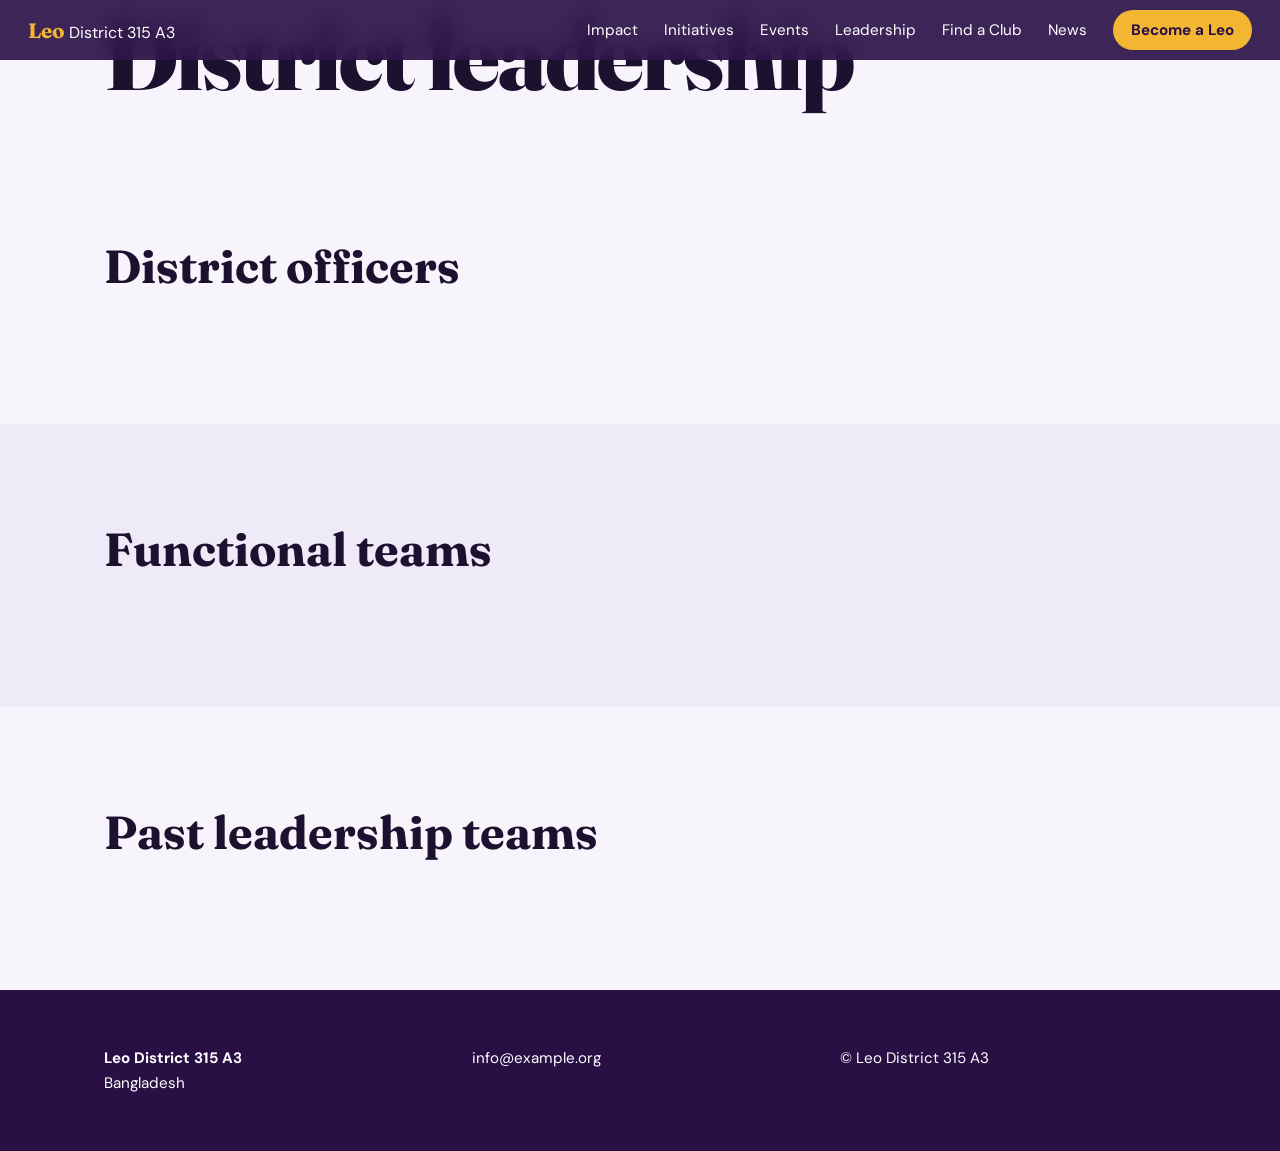
==== leadership.html @ df8d58e5 "Add files via upload" ====
<!DOCTYPE html>
<html lang="en">
<head>
<meta charset="utf-8">
<meta name="viewport" content="width=device-width, initial-scale=1">
<title>District Leadership | Leo District 315 A3</title>
<link rel="preconnect" href="https://fonts.googleapis.com">
<link rel="preconnect" href="https://fonts.gstatic.com" crossorigin>
<link href="https://fonts.googleapis.com/css2?family=DM+Sans:wght@400;500;700&family=Fraunces:opsz,wght@9..144,600;9..144,800&display=swap" rel="stylesheet">
<link rel="stylesheet" href="assets/css/style.css">
<link rel="stylesheet" href="assets/css/leadership.css">
</head>
<body>
<header class="nav solid" id="nav">
  <a class="brand" href="index.html"><b>Leo</b> District 315 A3</a>
  <button class="burger" id="burger" aria-label="Menu" aria-expanded="false"><span></span><span></span></button>
  <nav id="menu">
    <a href="index.html#impact">Impact</a><a href="index.html#initiatives">Initiatives</a><a href="index.html#events">Events</a>
    <a href="leadership.html">Leadership</a><a href="index.html#clubs">Find a Club</a><a href="index.html#news">News</a>
    <a class="pill" href="index.html#clubs">Become a Leo</a>
  </nav>
</header>
<main>
  <section class="page-head">
    <div class="wrap">
      <h1>District leadership</h1>
      <p class="lede" id="termLine"></p>
    </div>
  </section>
  <section class="sec"><div class="wrap">
    <h2>District officers</h2>
    <div class="people big" id="officers"></div>
  </div></section>
  <section class="sec tint"><div class="wrap">
    <h2>Functional teams</h2>
    <div id="teams"></div>
  </div></section>
  <section class="sec"><div class="wrap">
    <h2>Past leadership teams</h2>
    <ul class="past" id="past"></ul>
  </div></section>
</main>
<footer>
  <div class="wrap foot">
    <div><b>Leo District 315 A3</b><br>Bangladesh</div>
    <div><a href="mailto:info@example.org">info@example.org</a></div>
    <div>&copy; <span id="yr"></span> Leo District 315 A3</div>
  </div>
</footer>
<script src="assets/js/leadership-data.js"></script>
<script src="assets/js/leadership.js"></script>
</body>
</html>
---- assets/css/style.css ----
:root{--plum:#2a0f45;--violet:#6a2fb5;--gold:#f2b632;--ink:#1c1230;--bg:#f7f5fb;--mut:#6a6283;--line:#e1dcee}
*{box-sizing:border-box;margin:0;padding:0}
html{scroll-behavior:smooth}
body{font-family:'DM Sans',system-ui,sans-serif;color:var(--ink);background:var(--bg);line-height:1.6;-webkit-font-smoothing:antialiased}
a{color:inherit;text-decoration:none}
:focus-visible{outline:3px solid var(--gold);outline-offset:3px}
.wrap{max-width:1120px;margin:0 auto;padding:0 24px}
h1,h2,h3{font-family:'Fraunces',Georgia,serif;line-height:1.1}
h2{font-size:clamp(2rem,4vw,2.9rem);margin-bottom:2rem}

/* Nav */
.nav{position:fixed;inset:0 0 auto;z-index:50;display:flex;justify-content:space-between;align-items:center;padding:16px 28px;color:#fff;transition:.35s}
.nav.solid{background:rgba(42,15,69,.9);backdrop-filter:blur(12px);padding:10px 28px}
.brand b{color:var(--gold);font-family:'Fraunces',serif;font-size:1.3rem}
.nav nav{display:flex;gap:26px;align-items:center;font-size:.95rem}
.nav nav a:not(.pill){position:relative}
.nav nav a:not(.pill)::after{content:"";position:absolute;left:0;bottom:-4px;height:2px;width:100%;background:var(--gold);transform:scaleX(0);transform-origin:left;transition:.3s}
.nav nav a:hover::after{transform:scaleX(1)}
.pill{background:var(--gold);color:var(--plum);padding:8px 18px;border-radius:99px;font-weight:700;transition:.25s}
.pill:hover{transform:translateY(-2px)}
.burger{display:none;background:none;border:0;width:32px;height:24px;position:relative;cursor:pointer}
.burger span{position:absolute;left:4px;right:4px;height:2px;background:#fff;transition:.3s}
.burger span:first-child{top:7px}.burger span:last-child{top:15px}
.nav.open .burger span:first-child{top:11px;transform:rotate(45deg)}
.nav.open .burger span:last-child{top:11px;transform:rotate(-45deg)}

/* Hero */
.hero{position:relative;min-height:100svh;display:flex;align-items:center;color:#fff;background:var(--plum);overflow:hidden}
.hero-bg{position:absolute;inset:0;background:linear-gradient(115deg,rgba(42,15,69,.94) 35%,rgba(42,15,69,.55)),url(../img/hero.jpg) center/cover}
.blob{position:absolute;border-radius:50%;filter:blur(70px);opacity:.55;animation:drift 14s ease-in-out infinite alternate}
.b1{width:420px;height:420px;background:var(--violet);top:-80px;right:10%}
.b2{width:320px;height:320px;background:#b3801a;bottom:-60px;left:30%;animation-delay:-6s}
@keyframes drift{to{transform:translate(60px,40px) scale(1.15)}}
.hero-grid{position:relative;display:grid;grid-template-columns:1.3fr 1fr;gap:40px;align-items:center;padding-top:90px}
h1{font-size:clamp(3rem,8vw,6.2rem);font-weight:800;letter-spacing:-.02em}
.ln{display:block;overflow:hidden;padding-bottom:.08em}
.ln i{display:block;font-style:normal;transform:translateY(110%);animation:rise 1s cubic-bezier(.2,.8,.2,1) forwards}
.ln:nth-child(2) i{animation-delay:.18s;color:var(--gold)}
@keyframes rise{to{transform:none}}
.lede{max-width:34ch;font-size:1.25rem;margin:1.6rem 0 2rem;opacity:0;animation:fade .9s .6s forwards}
.cta{display:flex;gap:14px;flex-wrap:wrap;opacity:0;animation:fade .9s .8s forwards}
@keyframes fade{to{opacity:1}}
.btn{padding:14px 28px;border-radius:99px;font-weight:700;transition:.25s;border:2px solid var(--gold)}
.btn.gold{background:var(--gold);color:var(--plum)}
.btn.ghost{color:#fff}
.btn:hover{transform:translateY(-3px);box-shadow:0 10px 30px rgba(242,182,50,.3)}
.btn.ghost:hover{background:var(--gold);color:var(--plum)}
.seal{position:relative;aspect-ratio:1;max-width:380px;justify-self:center;width:100%;display:grid;place-items:center}
.orbit{position:absolute;inset:0;border:1px dashed rgba(242,182,50,.5);border-radius:50%;animation:spin 24s linear infinite}
.orbit.o2{inset:12%;animation-duration:16s;animation-direction:reverse;border-color:rgba(255,255,255,.3)}
.orbit span{position:absolute;top:-7px;left:50%;width:14px;height:14px;border-radius:50%;background:var(--gold);box-shadow:0 0 20px var(--gold)}
@keyframes spin{to{transform:rotate(360deg)}}
.core{text-align:center;display:grid;gap:4px;padding:0 14%}
.core strong{font-family:'Fraunces',serif;font-size:clamp(2.6rem,6vw,4rem);color:var(--gold)}
.core small{font-size:.78rem;opacity:.8}
.scroll{position:absolute;bottom:26px;left:50%;width:24px;height:40px;border:2px solid rgba(255,255,255,.6);border-radius:14px}
.scroll::after{content:"";position:absolute;left:50%;top:8px;width:4px;height:8px;margin-left:-2px;border-radius:2px;background:var(--gold);animation:dot 1.6s infinite}
@keyframes dot{60%{transform:translateY(14px);opacity:0}}

/* Stats */
.stats{background:var(--plum);color:#fff;padding:96px 0 72px}
.stats h2{color:var(--gold)}
.stat-row{display:grid;grid-template-columns:repeat(5,1fr)}
.stat{padding:8px 20px;border-left:1px solid rgba(255,255,255,.2)}
.stat strong{display:block;font-family:'Fraunces',serif;font-size:clamp(2rem,4vw,3.2rem);line-height:1.1}
.stat span{opacity:.8}
.note{margin-top:28px;font-size:.85rem;opacity:.6}

/* Sections */
.sec{padding:100px 0}.tint{background:#efeaf8}
.init{display:grid;grid-template-columns:1fr 1fr;gap:48px;align-items:center;margin-bottom:72px;opacity:0;transform:translateY(40px);transition:1s cubic-bezier(.2,.8,.2,1)}
.init.in{opacity:1;transform:none}
.init.flip .ph{order:2}
.ph{aspect-ratio:4/3;border-radius:6px 60px 6px 60px;background:linear-gradient(135deg,var(--violet),var(--plum)) center/cover;overflow:hidden;transition:.5s}
.init:hover .ph{border-radius:60px 6px 60px 6px}
.init h3{font-size:2rem;margin-bottom:12px}
.init p{color:var(--mut);max-width:42ch}
.res{display:inline-block;margin-top:18px;padding:6px 16px;background:var(--gold);color:var(--plum);font-weight:700;border-radius:99px}

.events{list-style:none}
.events a{display:grid;grid-template-columns:96px 1fr 30px;gap:24px;align-items:center;padding:22px 12px;border-top:1px solid var(--line);transition:.3s}
.events li:last-child a{border-bottom:1px solid var(--line)}
.events a:hover{background:#fff;padding-left:28px}
.events time{display:grid;text-align:center;font-size:.85rem;color:var(--mut)}
.events time b{font-family:'Fraunces',serif;font-size:2.4rem;color:var(--violet);line-height:1}
.events h3{font-size:1.4rem}.events span{color:var(--mut)}
.arr{width:14px;height:14px;border:solid var(--violet);border-width:3px 3px 0 0;transform:rotate(45deg);transition:.3s}
.events a:hover .arr{transform:rotate(45deg) translate(4px,-4px)}

.search{display:grid;gap:16px;margin-bottom:32px}
#q{width:100%;padding:18px 24px;font:inherit;font-size:1.1rem;border:2px solid var(--line);border-radius:99px;background:#fff;transition:.25s}
#q:focus{outline:none;border-color:var(--violet);box-shadow:0 0 0 5px rgba(106,47,181,.15)}
.chips{display:flex;flex-wrap:wrap;gap:10px}
.chip{font:inherit;padding:7px 16px;border-radius:99px;border:1px solid var(--line);background:#fff;cursor:pointer;transition:.2s}
.chip.on,.chip:hover{background:var(--violet);color:#fff;border-color:var(--violet)}
.clubs{display:grid;grid-template-columns:repeat(auto-fill,minmax(250px,1fr));gap:20px}
.club{background:#fff;border-left:5px solid var(--gold);padding:22px;transition:.3s;animation:fade .5s both}
.club:hover{transform:translateY(-6px);box-shadow:0 14px 34px rgba(42,15,69,.14)}
.club h3{font-size:1.2rem;margin:10px 0}.club p{color:var(--mut);font-size:.95rem}
.badge{font-size:.8rem;font-weight:700;color:var(--violet)}
.empty{grid-column:1/-1;color:var(--mut)}

.news{display:grid;grid-template-columns:repeat(3,1fr);gap:36px}
.news article{border-top:3px solid var(--violet);padding-top:16px}
.news time{font-size:.85rem;color:var(--mut)}
.news h3{font-size:1.35rem;margin:8px 0}.news p{color:var(--mut)}

footer{background:var(--plum);color:#fff;padding:56px 0;font-size:.95rem}
.foot{display:grid;grid-template-columns:repeat(3,1fr);gap:32px}
footer a:hover{color:var(--gold)}

@media(max-width:860px){
  .hero-grid,.init{grid-template-columns:1fr}.seal{max-width:240px}.init.flip .ph{order:0}
  .stat-row{grid-template-columns:repeat(2,1fr);row-gap:28px}.news,.foot{grid-template-columns:1fr}
  .burger{display:block}
  .nav nav{position:absolute;top:100%;left:0;right:0;flex-direction:column;background:var(--plum);padding:20px;display:none}
  .nav.open nav{display:flex}.nav.open{background:var(--plum)}
}
@media(prefers-reduced-motion:reduce){*{animation-duration:.01ms!important;animation-delay:0s!important;transition:none!important}.init{opacity:1;transform:none}}
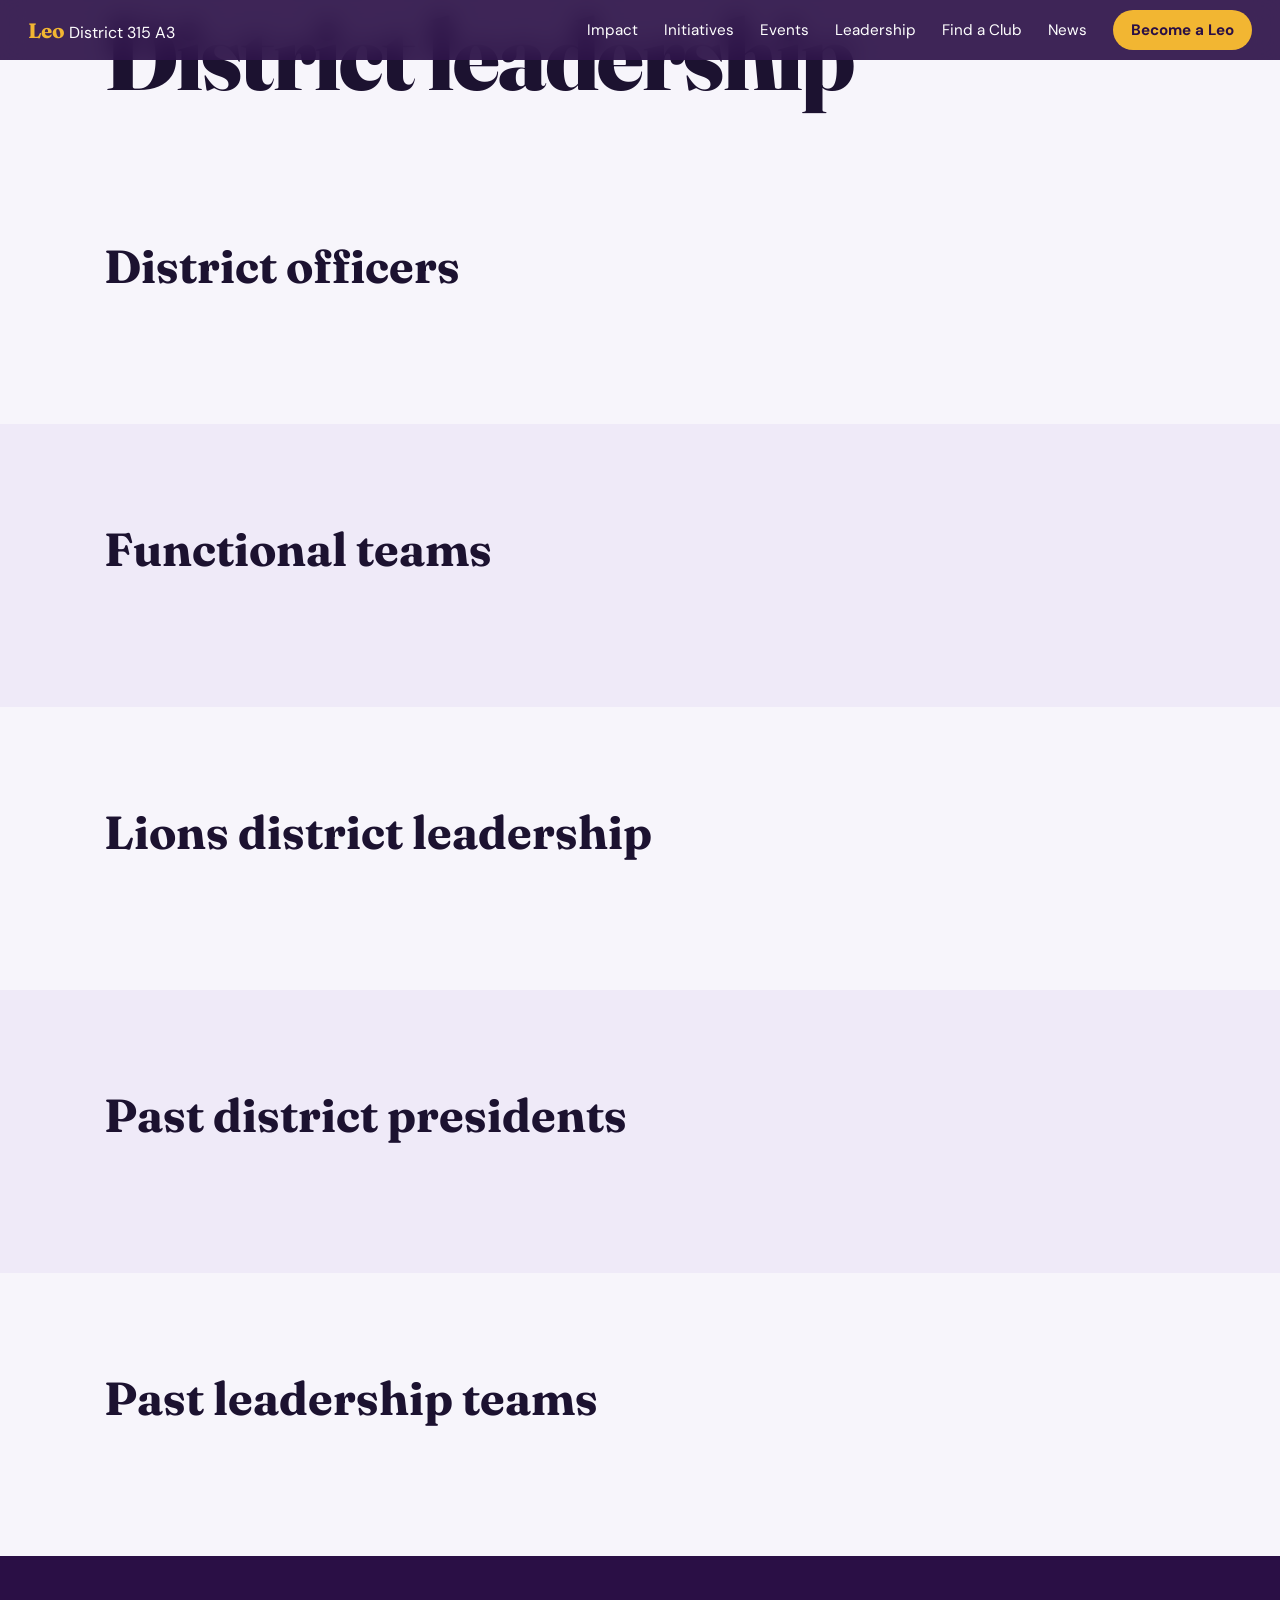
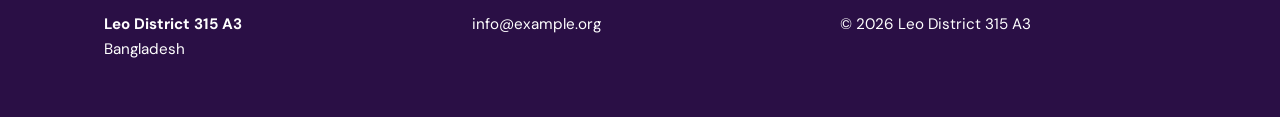
==== commit e6233b4e: "Update leadership.html" ====
--- a/leadership.html
+++ b/leadership.html
@@ -36,6 +36,14 @@
     <div id="teams"></div>
   </div></section>
   <section class="sec"><div class="wrap">
+    <h2>Lions district leadership</h2>
+    <div class="people big" id="lions"></div>
+  </div></section>
+  <section class="sec tint"><div class="wrap">
+    <h2>Past district presidents</h2>
+    <ul class="past" id="presidents"></ul>
+  </div></section>
+  <section class="sec"><div class="wrap">
     <h2>Past leadership teams</h2>
     <ul class="past" id="past"></ul>
   </div></section>
--- a/assets/css/leadership.css
+++ b/assets/css/leadership.css
@@ -0,0 +1,13 @@
+.msgs{display:grid;grid-template-columns:1fr 1fr;gap:64px}
+.msg .pic{width:170px;aspect-ratio:4/5;border-radius:999px 999px 10px 10px;overflow:hidden;position:relative;background:linear-gradient(160deg,var(--violet),var(--plum));display:grid;place-items:center;margin-bottom:20px}
+.msg .pic span{font-family:'Fraunces',serif;font-size:3rem;color:var(--gold)}
+.msg .pic img{position:absolute;inset:0;width:100%;height:100%;object-fit:cover}
+.msg h3{font-size:1.7rem}
+.msg .role{color:var(--violet);font-weight:700;margin-bottom:16px}
+.msg p{color:var(--ink);max-width:60ch;margin-bottom:12px}
+.msg .more{display:grid;grid-template-rows:0fr;transition:grid-template-rows .5s cubic-bezier(.2,.8,.2,1)}
+.msg .more>div{overflow:hidden}
+.msg .more.open{grid-template-rows:1fr}
+.toggle{font:inherit;font-weight:700;color:var(--violet);background:none;border:0;border-bottom:2px solid var(--gold);padding:2px 0;cursor:pointer;transition:.2s}
+.toggle:hover{color:var(--plum);border-color:var(--violet)}
+@media(max-width:860px){.msgs{grid-template-columns:1fr;gap:56px}}
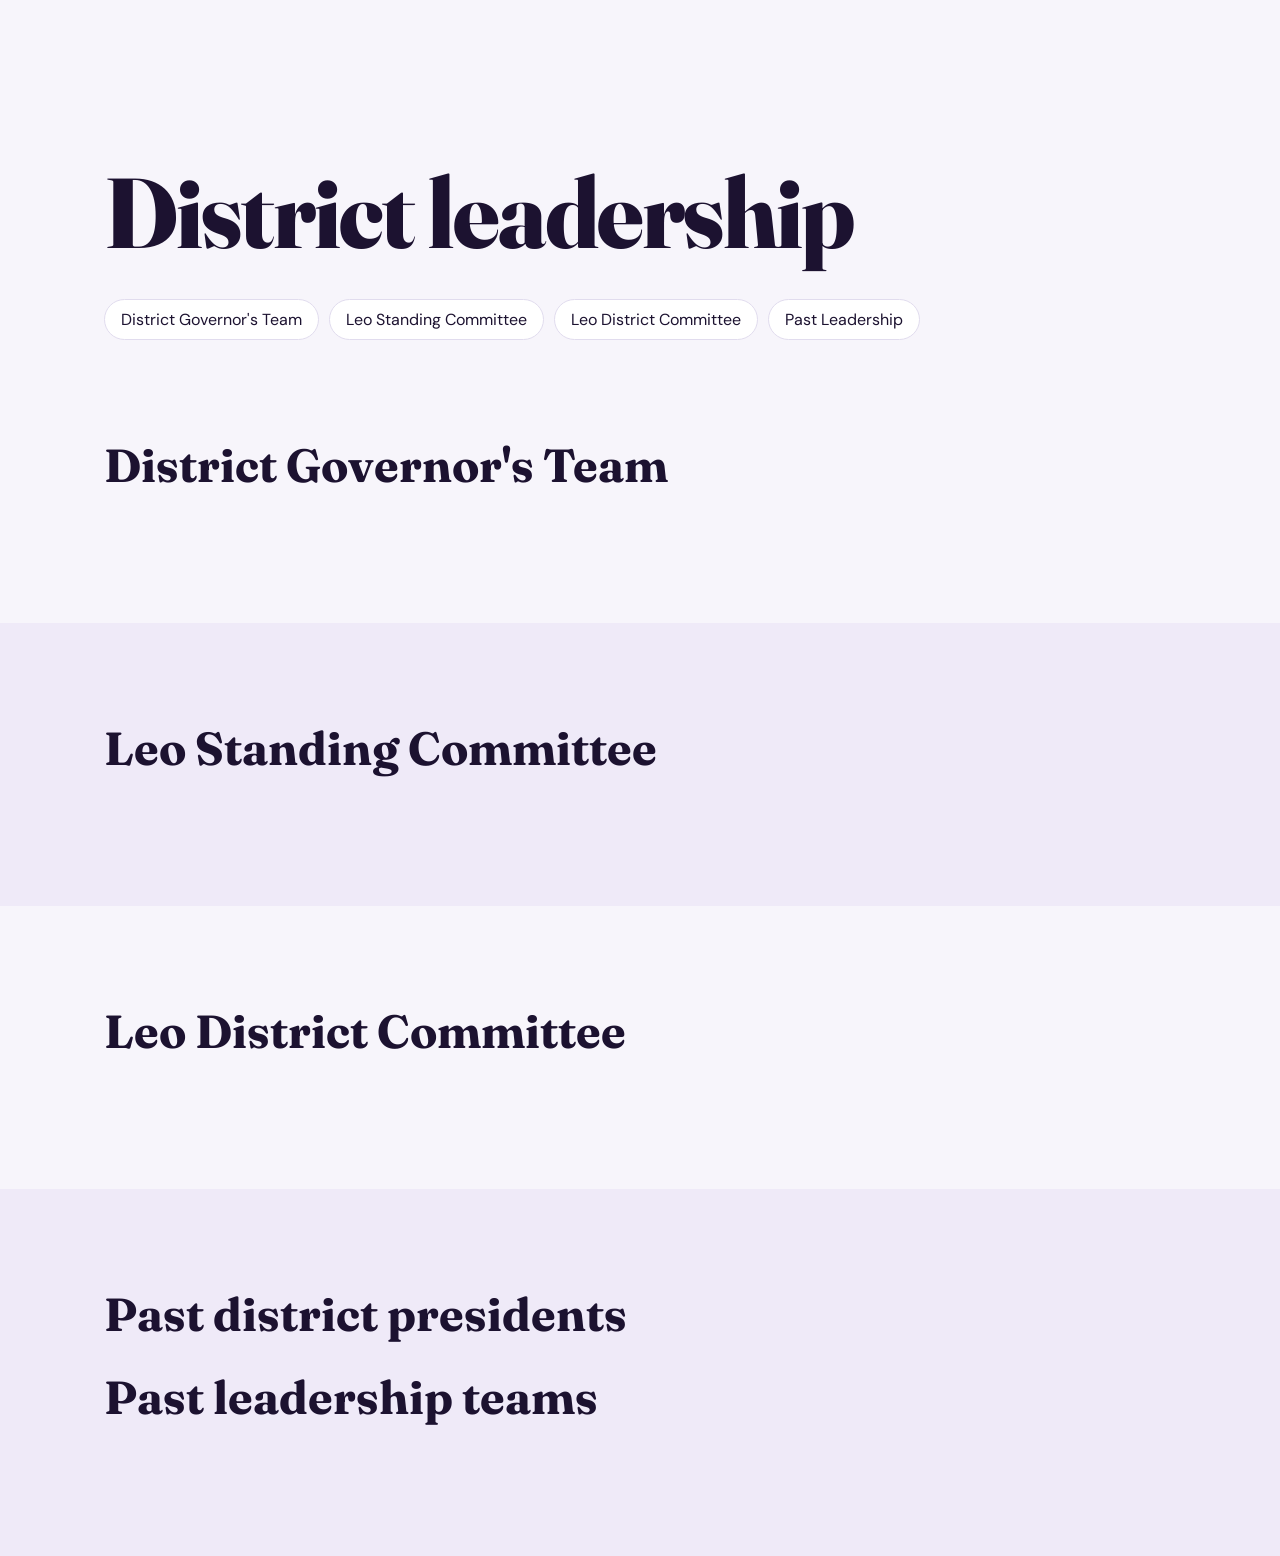
==== commit f3615cd7: "Add files via upload" ====
--- a/leadership.html
+++ b/leadership.html
@@ -4,58 +4,43 @@
 <meta charset="utf-8">
 <meta name="viewport" content="width=device-width, initial-scale=1">
 <title>District Leadership | Leo District 315 A3</title>
+<meta name="description" content="Meet the Lions District Governor's team, the Leo Standing Committee and the Leo District Committee.">
+<meta property="og:title" content="District Leadership | Leo District 315 A3">
+<meta property="og:description" content="Meet the Lions District Governor's team, the Leo Standing Committee and the Leo District Committee.">
+<meta property="og:image" content="https://leo315a3.vercel.app/assets/img/hero.jpg">
+<link rel="icon" href="assets/img/logos/leo.svg">
 <link rel="preconnect" href="https://fonts.googleapis.com">
 <link rel="preconnect" href="https://fonts.gstatic.com" crossorigin>
 <link href="https://fonts.googleapis.com/css2?family=DM+Sans:wght@400;500;700&family=Fraunces:opsz,wght@9..144,600;9..144,800&display=swap" rel="stylesheet">
 <link rel="stylesheet" href="assets/css/style.css">
-<link rel="stylesheet" href="assets/css/leadership.css">
 </head>
-<body>
-<header class="nav solid" id="nav">
-  <a class="brand" href="index.html"><b>Leo</b> District 315 A3</a>
-  <button class="burger" id="burger" aria-label="Menu" aria-expanded="false"><span></span><span></span></button>
-  <nav id="menu">
-    <a href="index.html#impact">Impact</a><a href="index.html#initiatives">Initiatives</a><a href="index.html#events">Events</a>
-    <a href="leadership.html">Leadership</a><a href="index.html#clubs">Find a Club</a><a href="index.html#news">News</a>
-    <a class="pill" href="index.html#clubs">Become a Leo</a>
-  </nav>
-</header>
+<body data-page="leadership">
 <main>
-  <section class="page-head">
-    <div class="wrap">
-      <h1>District leadership</h1>
-      <p class="lede" id="termLine"></p>
-    </div>
-  </section>
-  <section class="sec"><div class="wrap">
-    <h2>District officers</h2>
-    <div class="people big" id="officers"></div>
-  </div></section>
-  <section class="sec tint"><div class="wrap">
-    <h2>Functional teams</h2>
-    <div id="teams"></div>
-  </div></section>
-  <section class="sec"><div class="wrap">
-    <h2>Lions district leadership</h2>
-    <div class="people big" id="lions"></div>
-  </div></section>
-  <section class="sec tint"><div class="wrap">
-    <h2>Past district presidents</h2>
-    <ul class="past" id="presidents"></ul>
-  </div></section>
-  <section class="sec"><div class="wrap">
-    <h2>Past leadership teams</h2>
-    <ul class="past" id="past"></ul>
-  </div></section>
+<section class="page-head"><canvas class="fx"></canvas><div class="wrap">
+  <h1>District leadership</h1>
+  <p class="lede" id="termLine"></p>
+  <div class="chips jump"><a class="chip" href="#dg">District Governor's Team</a><a class="chip" href="#standing">Leo Standing Committee</a><a class="chip" href="#leo">Leo District Committee</a><a class="chip" href="#past">Past Leadership</a></div>
+</div></section>
+<section class="sec" id="dg"><div class="wrap">
+  <h2 class="with-logo"><span id="dgLogo"></span>District Governor's Team</h2>
+  <div id="dgBody"></div>
+</div></section>
+<section class="sec tint" id="standing"><div class="wrap">
+  <h2>Leo Standing Committee</h2>
+  <div id="standingBody"></div>
+</div></section>
+<section class="sec" id="leo"><div class="wrap">
+  <h2 class="with-logo"><span id="leoLogo"></span>Leo District Committee</h2>
+  <div id="leoBody"></div>
+</div></section>
+<section class="sec tint" id="past"><div class="wrap">
+  <h2>Past district presidents</h2>
+  <ul class="past" id="presidents"></ul>
+  <h2 class="gap">Past leadership teams</h2>
+  <ul class="past" id="pastTeams"></ul>
+</div></section>
 </main>
-<footer>
-  <div class="wrap foot">
-    <div><b>Leo District 315 A3</b><br>Bangladesh</div>
-    <div><a href="mailto:info@example.org">info@example.org</a></div>
-    <div>&copy; <span id="yr"></span> Leo District 315 A3</div>
-  </div>
-</footer>
-<script src="assets/js/leadership-data.js"></script>
-<script src="assets/js/leadership.js"></script>
+<script src="assets/js/data.js"></script>
+<script src="assets/js/main.js"></script>
 </body>
 </html>
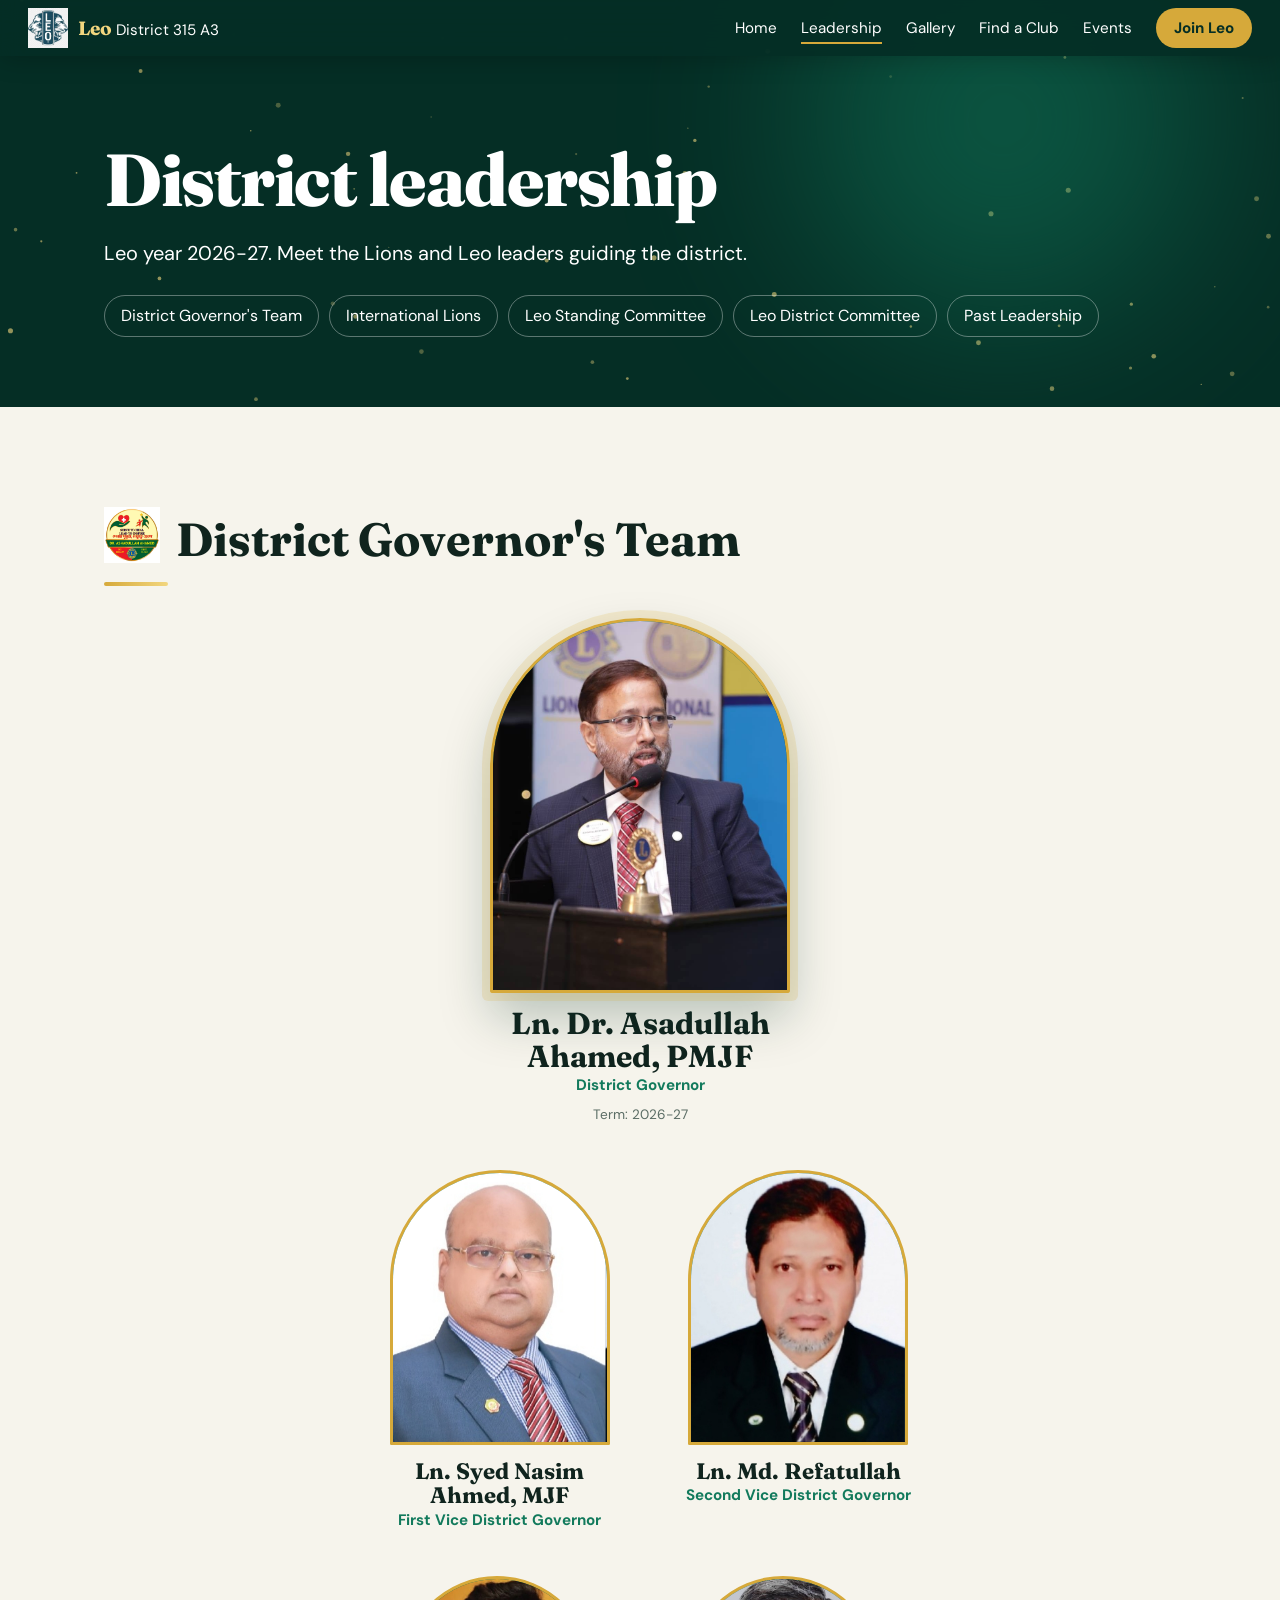
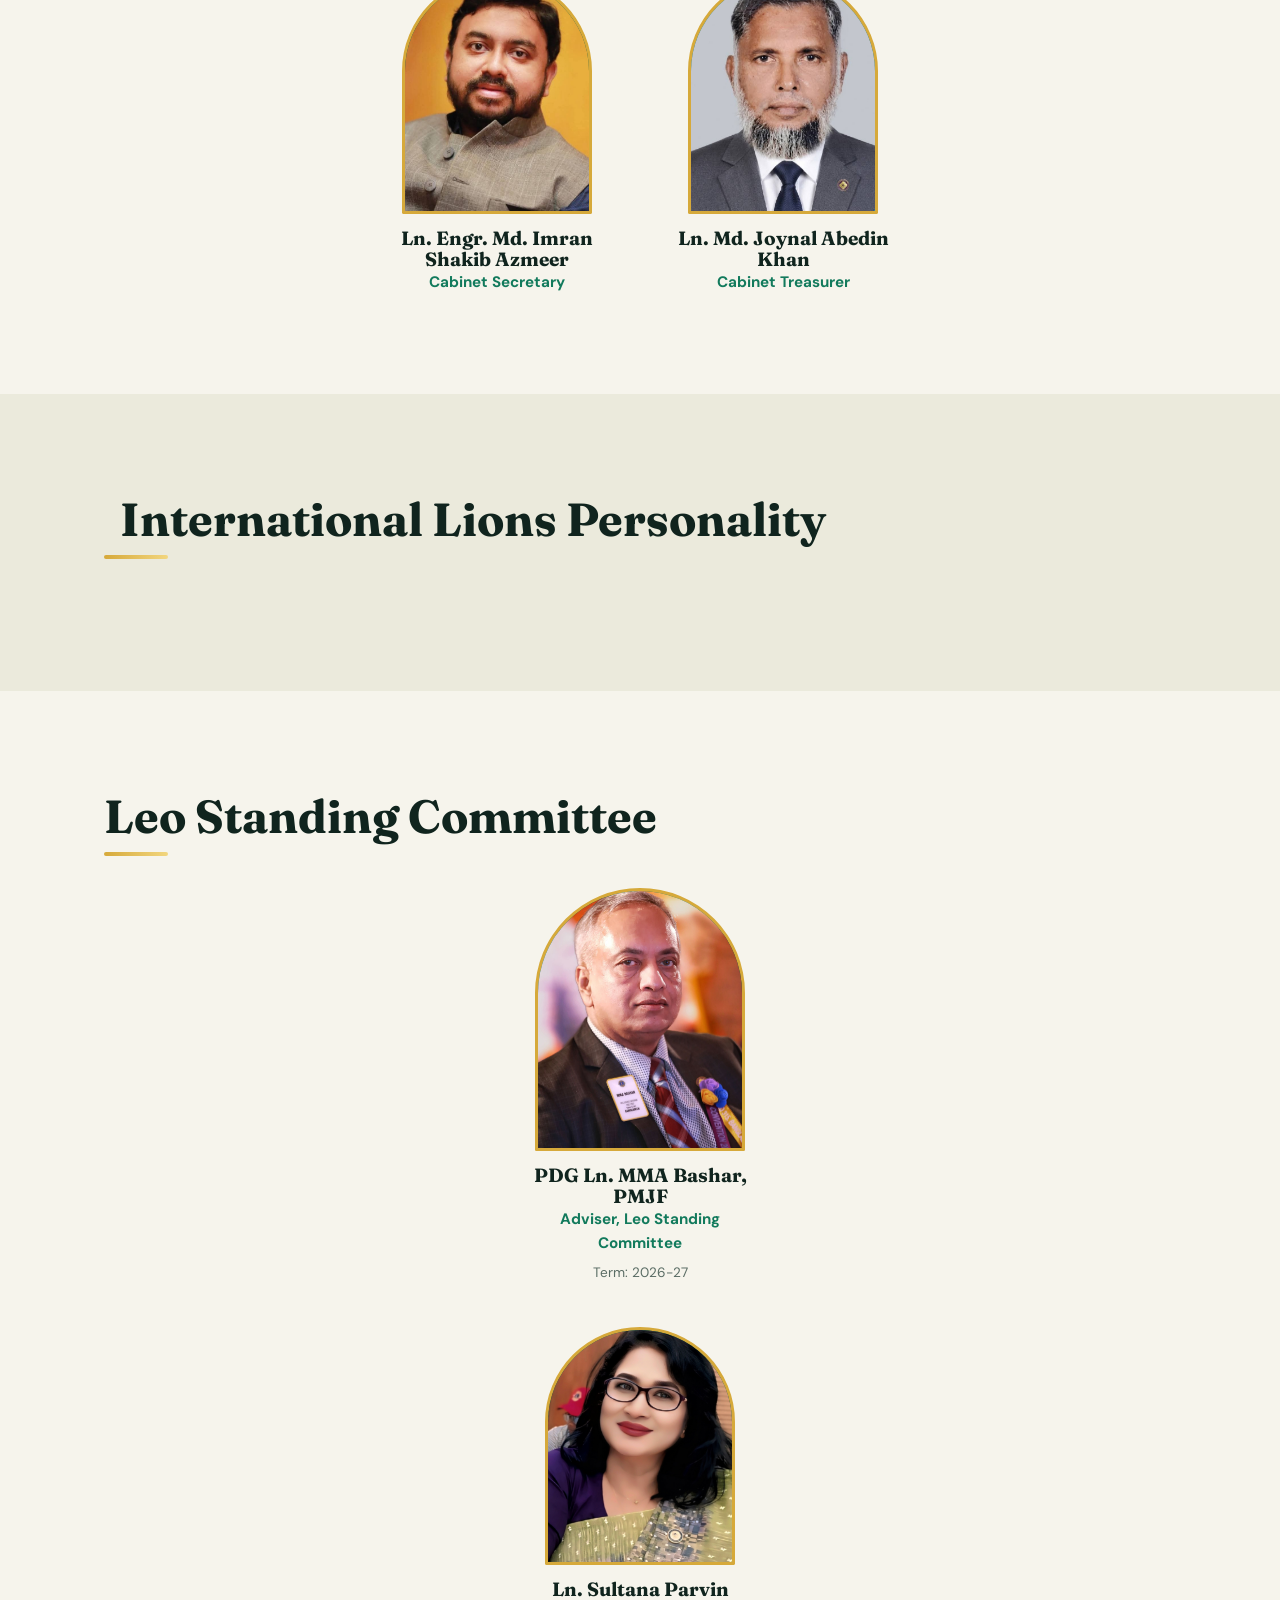
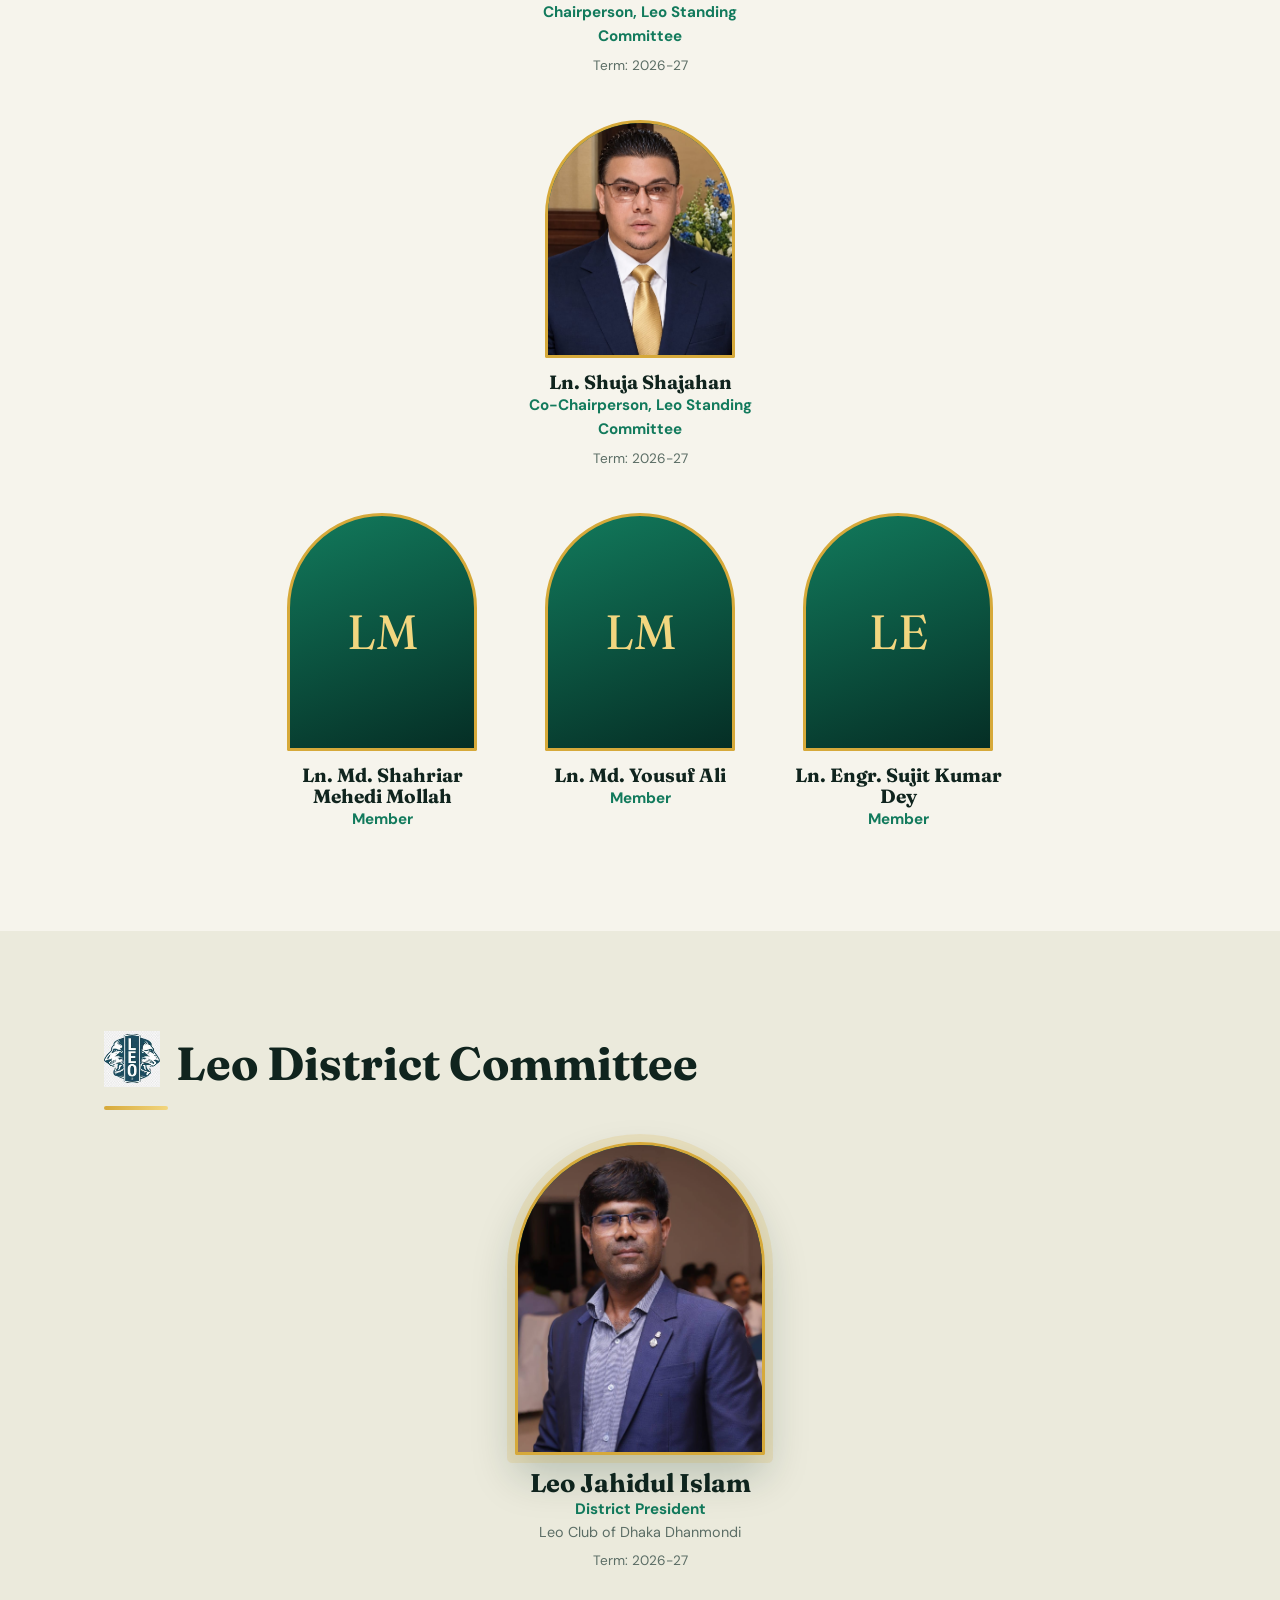
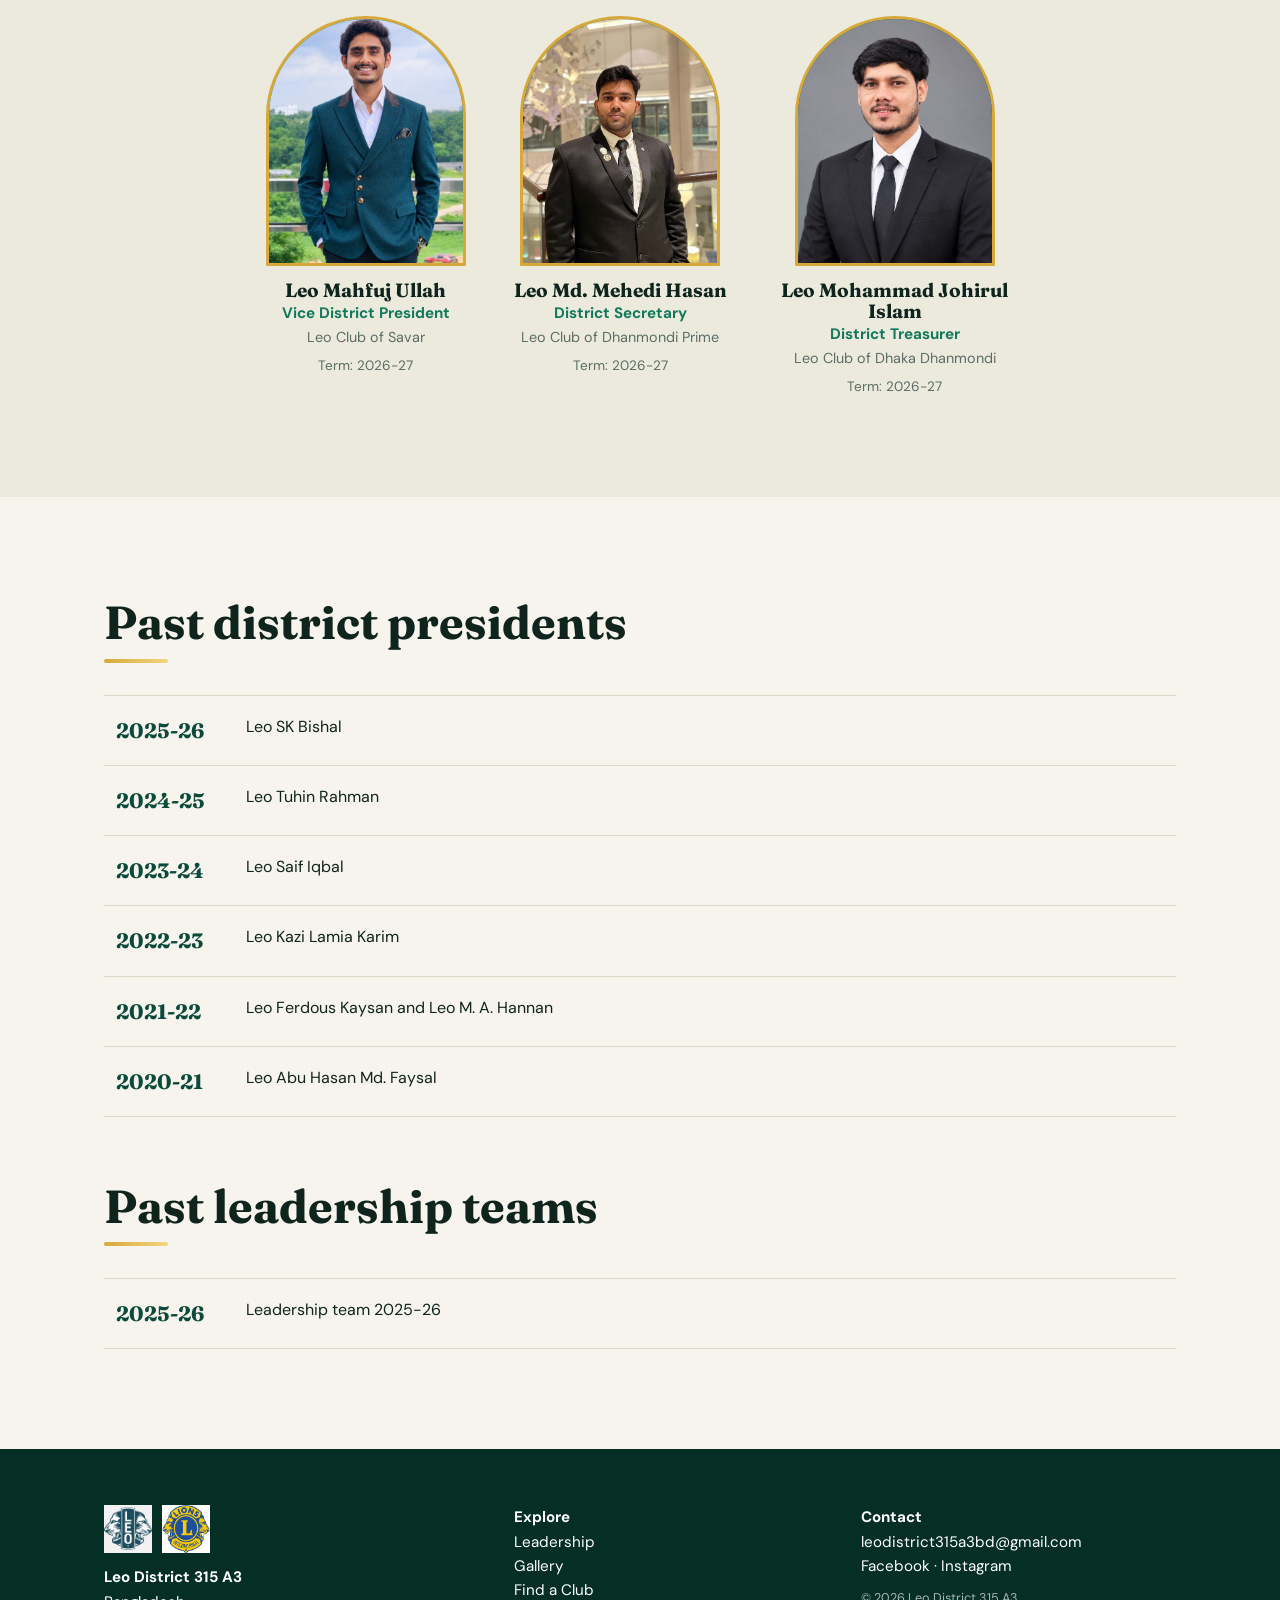
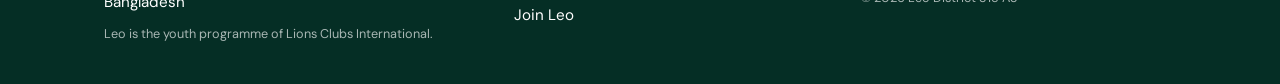
==== commit 02057cd8: "Add files via upload" ====
--- a/leadership.html
+++ b/leadership.html
@@ -19,21 +19,25 @@
 <section class="page-head"><canvas class="fx"></canvas><div class="wrap">
   <h1>District leadership</h1>
   <p class="lede" id="termLine"></p>
-  <div class="chips jump"><a class="chip" href="#dg">District Governor's Team</a><a class="chip" href="#standing">Leo Standing Committee</a><a class="chip" href="#leo">Leo District Committee</a><a class="chip" href="#past">Past Leadership</a></div>
+  <div class="chips jump"><a class="chip" href="#dg">District Governor's Team</a><a class="chip" href="#intl">International Lions</a><a class="chip" href="#standing">Leo Standing Committee</a><a class="chip" href="#leo">Leo District Committee</a><a class="chip" href="#past">Past Leadership</a></div>
 </div></section>
 <section class="sec" id="dg"><div class="wrap">
   <h2 class="with-logo"><span id="dgLogo"></span>District Governor's Team</h2>
   <div id="dgBody"></div>
 </div></section>
-<section class="sec tint" id="standing"><div class="wrap">
+<section class="sec tint" id="intl"><div class="wrap">
+  <h2 class="with-logo"><span id="lionsLogo"></span>International Lions Personality</h2>
+  <div id="intlBody"></div>
+</div></section>
+<section class="sec" id="standing"><div class="wrap">
   <h2>Leo Standing Committee</h2>
   <div id="standingBody"></div>
 </div></section>
-<section class="sec" id="leo"><div class="wrap">
+<section class="sec tint" id="leo"><div class="wrap">
   <h2 class="with-logo"><span id="leoLogo"></span>Leo District Committee</h2>
   <div id="leoBody"></div>
 </div></section>
-<section class="sec tint" id="past"><div class="wrap">
+<section class="sec" id="past"><div class="wrap">
   <h2>Past district presidents</h2>
   <ul class="past" id="presidents"></ul>
   <h2 class="gap">Past leadership teams</h2>
--- a/assets/css/style.css
+++ b/assets/css/style.css
@@ -1,119 +1,290 @@
-:root{--plum:#2a0f45;--violet:#6a2fb5;--gold:#f2b632;--ink:#1c1230;--bg:#f7f5fb;--mut:#6a6283;--line:#e1dcee}
+:root{--green:#0b4a3a;--deep:#052e25;--emerald:#127a5c;--gold:#d6a93a;--gold2:#f2d67f;--ink:#10241e;--bg:#f6f4ec;--tint:#ebeadc;--mut:#5b6d65;--line:#d9d9c8}
 *{box-sizing:border-box;margin:0;padding:0}
 html{scroll-behavior:smooth}
-body{font-family:'DM Sans',system-ui,sans-serif;color:var(--ink);background:var(--bg);line-height:1.6;-webkit-font-smoothing:antialiased}
+body{font-family:'DM Sans',system-ui,sans-serif;color:var(--ink);background:var(--bg);line-height:1.6;-webkit-font-smoothing:antialiased;overflow-x:hidden}
 a{color:inherit;text-decoration:none}
+img{max-width:100%}
 :focus-visible{outline:3px solid var(--gold);outline-offset:3px}
 .wrap{max-width:1120px;margin:0 auto;padding:0 24px}
 h1,h2,h3{font-family:'Fraunces',Georgia,serif;line-height:1.1}
-h2{font-size:clamp(2rem,4vw,2.9rem);margin-bottom:2rem}
-
-/* Nav */
-.nav{position:fixed;inset:0 0 auto;z-index:50;display:flex;justify-content:space-between;align-items:center;padding:16px 28px;color:#fff;transition:.35s}
-.nav.solid{background:rgba(42,15,69,.9);backdrop-filter:blur(12px);padding:10px 28px}
-.brand b{color:var(--gold);font-family:'Fraunces',serif;font-size:1.3rem}
-.nav nav{display:flex;gap:26px;align-items:center;font-size:.95rem}
+h2{font-size:clamp(2rem,4vw,2.9rem);margin-bottom:2rem;position:relative;padding-bottom:14px}
+h2::after{content:"";position:absolute;left:0;bottom:0;width:64px;height:4px;border-radius:2px;background:linear-gradient(90deg,var(--gold),var(--gold2))}
+h2.gap{margin-top:64px}
+.gold-text{background:linear-gradient(90deg,var(--gold),var(--gold2),var(--gold));background-size:200% auto;-webkit-background-clip:text;background-clip:text;color:transparent;animation:shine 5s linear infinite}
+@keyframes shine{to{background-position:200% center}}
+
+/* progress + back to top */
+.progress{position:fixed;top:0;left:0;height:3px;width:100%;transform-origin:left;transform:scaleX(0);background:linear-gradient(90deg,var(--gold),var(--gold2));z-index:100}
+.totop{position:fixed;right:20px;bottom:20px;width:46px;height:46px;border-radius:50%;border:2px solid var(--gold);background:var(--green);color:var(--gold2);font-size:1.3rem;cursor:pointer;opacity:0;transform:translateY(20px);pointer-events:none;transition:.3s;z-index:60}
+.totop.on{opacity:1;transform:none;pointer-events:auto}
+.totop:hover{background:var(--gold);color:var(--deep)}
+
+/* nav */
+.nav{position:fixed;inset:0 0 auto;z-index:50;display:flex;justify-content:space-between;align-items:center;padding:14px 28px;color:#fff;transition:.35s}
+.nav.solid{background:rgba(5,46,37,.92);backdrop-filter:blur(12px);padding:8px 28px;box-shadow:0 4px 24px rgba(0,0,0,.2)}
+.brand{display:flex;align-items:center;gap:10px;font-size:.95rem}
+.brand img{width:40px;height:40px;transition:.3s}
+.brand:hover img{transform:rotate(-8deg) scale(1.1)}
+.brand b{color:var(--gold2);font-family:'Fraunces',serif;font-size:1.2rem}
+.nav nav{display:flex;gap:24px;align-items:center;font-size:.95rem}
 .nav nav a:not(.pill){position:relative}
 .nav nav a:not(.pill)::after{content:"";position:absolute;left:0;bottom:-4px;height:2px;width:100%;background:var(--gold);transform:scaleX(0);transform-origin:left;transition:.3s}
-.nav nav a:hover::after{transform:scaleX(1)}
-.pill{background:var(--gold);color:var(--plum);padding:8px 18px;border-radius:99px;font-weight:700;transition:.25s}
-.pill:hover{transform:translateY(-2px)}
+.nav nav a:hover::after,.nav nav a.cur::after{transform:scaleX(1)}
+.pill{background:var(--gold);color:var(--deep);padding:8px 18px;border-radius:99px;font-weight:700;transition:.25s}
+.pill:hover{transform:translateY(-2px);box-shadow:0 8px 20px rgba(214,169,58,.4)}
 .burger{display:none;background:none;border:0;width:32px;height:24px;position:relative;cursor:pointer}
 .burger span{position:absolute;left:4px;right:4px;height:2px;background:#fff;transition:.3s}
 .burger span:first-child{top:7px}.burger span:last-child{top:15px}
 .nav.open .burger span:first-child{top:11px;transform:rotate(45deg)}
 .nav.open .burger span:last-child{top:11px;transform:rotate(-45deg)}
 
-/* Hero */
-.hero{position:relative;min-height:100svh;display:flex;align-items:center;color:#fff;background:var(--plum);overflow:hidden}
-.hero-bg{position:absolute;inset:0;background:linear-gradient(115deg,rgba(42,15,69,.94) 35%,rgba(42,15,69,.55)),url(../img/hero.jpg) center/cover}
-.blob{position:absolute;border-radius:50%;filter:blur(70px);opacity:.55;animation:drift 14s ease-in-out infinite alternate}
-.b1{width:420px;height:420px;background:var(--violet);top:-80px;right:10%}
-.b2{width:320px;height:320px;background:#b3801a;bottom:-60px;left:30%;animation-delay:-6s}
+/* hero */
+.hero{position:relative;min-height:100svh;display:flex;align-items:center;color:#fff;background:var(--deep);overflow:hidden}
+.hero-bg{position:absolute;inset:0;background:linear-gradient(115deg,rgba(5,46,37,.95) 35%,rgba(11,74,58,.6)),url(../img/hero.jpg) center/cover;animation:kb 24s ease-in-out infinite alternate}
+@keyframes kb{to{transform:scale(1.08)}}
+.fx{position:absolute;inset:0;width:100%;height:100%;pointer-events:none}
+.blob{position:absolute;border-radius:50%;filter:blur(80px);opacity:.5;animation:drift 14s ease-in-out infinite alternate}
+.b1{width:440px;height:440px;background:var(--emerald);top:-80px;right:8%}
+.b2{width:320px;height:320px;background:#8a6a14;bottom:-60px;left:30%;animation-delay:-6s}
 @keyframes drift{to{transform:translate(60px,40px) scale(1.15)}}
 .hero-grid{position:relative;display:grid;grid-template-columns:1.3fr 1fr;gap:40px;align-items:center;padding-top:90px}
 h1{font-size:clamp(3rem,8vw,6.2rem);font-weight:800;letter-spacing:-.02em}
-.ln{display:block;overflow:hidden;padding-bottom:.08em}
-.ln i{display:block;font-style:normal;transform:translateY(110%);animation:rise 1s cubic-bezier(.2,.8,.2,1) forwards}
-.ln:nth-child(2) i{animation-delay:.18s;color:var(--gold)}
+.ln{display:block;overflow:hidden;padding-bottom:.1em}
+.ln i{display:block;font-style:normal;transform:translateY(110%) rotate(3deg);animation:rise 1.1s cubic-bezier(.2,.8,.2,1) forwards}
+.ln:nth-child(2) i{animation-delay:.2s}
 @keyframes rise{to{transform:none}}
-.lede{max-width:34ch;font-size:1.25rem;margin:1.6rem 0 2rem;opacity:0;animation:fade .9s .6s forwards}
+.lede{max-width:36ch;font-size:1.25rem;margin:1.6rem 0 2rem;opacity:0;animation:fade .9s .6s forwards}
 .cta{display:flex;gap:14px;flex-wrap:wrap;opacity:0;animation:fade .9s .8s forwards}
 @keyframes fade{to{opacity:1}}
-.btn{padding:14px 28px;border-radius:99px;font-weight:700;transition:.25s;border:2px solid var(--gold)}
-.btn.gold{background:var(--gold);color:var(--plum)}
+.btn{display:inline-block;padding:14px 28px;border-radius:99px;font-weight:700;transition:.25s;border:2px solid var(--gold);cursor:pointer;font:inherit;font-weight:700}
+.btn.gold{background:var(--gold);color:var(--deep)}
 .btn.ghost{color:#fff}
-.btn:hover{transform:translateY(-3px);box-shadow:0 10px 30px rgba(242,182,50,.3)}
-.btn.ghost:hover{background:var(--gold);color:var(--plum)}
-.seal{position:relative;aspect-ratio:1;max-width:380px;justify-self:center;width:100%;display:grid;place-items:center}
-.orbit{position:absolute;inset:0;border:1px dashed rgba(242,182,50,.5);border-radius:50%;animation:spin 24s linear infinite}
+.btn:hover{transform:translateY(-3px);box-shadow:0 12px 30px rgba(214,169,58,.35)}
+.btn.ghost:hover{background:var(--gold);color:var(--deep)}
+.btn.dark{color:var(--deep)}
+.seal{position:relative;aspect-ratio:1;max-width:390px;justify-self:center;width:100%;display:grid;place-items:center;animation:float 6s ease-in-out infinite}
+@keyframes float{50%{transform:translateY(-12px)}}
+.orbit{position:absolute;inset:0;border:1px dashed rgba(214,169,58,.55);border-radius:50%;animation:spin 24s linear infinite}
 .orbit.o2{inset:12%;animation-duration:16s;animation-direction:reverse;border-color:rgba(255,255,255,.3)}
-.orbit span{position:absolute;top:-7px;left:50%;width:14px;height:14px;border-radius:50%;background:var(--gold);box-shadow:0 0 20px var(--gold)}
+.orbit span{position:absolute;top:-7px;left:50%;width:14px;height:14px;border-radius:50%;background:var(--gold);box-shadow:0 0 22px var(--gold)}
 @keyframes spin{to{transform:rotate(360deg)}}
-.core{text-align:center;display:grid;gap:4px;padding:0 14%}
-.core strong{font-family:'Fraunces',serif;font-size:clamp(2.6rem,6vw,4rem);color:var(--gold)}
-.core small{font-size:.78rem;opacity:.8}
+.core{text-align:center;display:grid;gap:4px;justify-items:center}
+.core strong{font-family:'Fraunces',serif;font-size:clamp(2.4rem,6vw,3.6rem);color:var(--gold2);line-height:1}
+.core small{font-size:.8rem;opacity:.85;letter-spacing:.12em;text-transform:uppercase}
+.logos{display:flex;gap:10px;margin-bottom:8px}
+.logos img{width:62px;height:62px;filter:drop-shadow(0 4px 10px rgba(0,0,0,.35))}
 .scroll{position:absolute;bottom:26px;left:50%;width:24px;height:40px;border:2px solid rgba(255,255,255,.6);border-radius:14px}
 .scroll::after{content:"";position:absolute;left:50%;top:8px;width:4px;height:8px;margin-left:-2px;border-radius:2px;background:var(--gold);animation:dot 1.6s infinite}
 @keyframes dot{60%{transform:translateY(14px);opacity:0}}
 
-/* Stats */
-.stats{background:var(--plum);color:#fff;padding:96px 0 72px}
-.stats h2{color:var(--gold)}
+/* ticker */
+.ticker{background:var(--gold);color:var(--deep);overflow:hidden;white-space:nowrap;font-family:'Fraunces',serif;font-weight:800;font-size:1.15rem;padding:12px 0}
+.tk{display:inline-flex;gap:34px;animation:marquee 32s linear infinite}
+.ticker:hover .tk{animation-play-state:paused}
+@keyframes marquee{to{transform:translateX(-50%)}}
+
+/* sections */
+.sec{padding:100px 0}.tint{background:var(--tint)}
+.rv{opacity:0;transform:translateY(36px);transition:opacity .9s cubic-bezier(.2,.8,.2,1),transform .9s cubic-bezier(.2,.8,.2,1);transition-delay:calc(var(--i,0)*90ms)}
+.rv.in{opacity:1;transform:none}
+
+/* messages */
+.msgs{display:grid;grid-template-columns:1fr 1fr;gap:56px}
+.msg{background:#fff;border-radius:6px 44px 6px 44px;padding:32px;box-shadow:0 10px 40px rgba(5,46,37,.08);position:relative;transition:.4s}
+.msg:hover{box-shadow:0 20px 50px rgba(5,46,37,.16)}
+.msg::before{content:"\201C";position:absolute;right:26px;top:-8px;font-family:'Fraunces',serif;font-size:7rem;color:var(--gold);opacity:.35;line-height:1}
+.msg-top{display:flex;align-items:flex-end;gap:18px;margin-bottom:18px}
+.msg .pic{width:150px;flex:none}
+.msg-id{display:grid;gap:6px;padding-bottom:6px}
+.msg-id img{width:54px;height:54px}
+.msg h3{font-size:1.6rem}
+.role{color:var(--emerald);font-weight:700}
+.msg p{margin-bottom:12px}
+.more{display:grid;grid-template-rows:0fr;transition:grid-template-rows .5s cubic-bezier(.2,.8,.2,1)}
+.more>div{overflow:hidden}.more.open{grid-template-rows:1fr}
+.toggle{font:inherit;font-weight:700;color:var(--green);background:none;border:0;border-bottom:2px solid var(--gold);padding:2px 0;cursor:pointer}
+.toggle:hover{color:var(--emerald)}
+
+/* photos / people */
+.pic{position:relative;aspect-ratio:4/5;border-radius:999px 999px 12px 12px;overflow:hidden;background:linear-gradient(160deg,var(--emerald),var(--deep));display:grid;place-items:center;transition:.4s;border:3px solid var(--gold)}
+.pic span{font-family:'Fraunces',serif;font-size:3rem;color:var(--gold2)}
+.pic img{position:absolute;inset:0;width:100%;height:100%;object-fit:cover;transition:transform .6s}
+.person:hover .pic img{transform:scale(1.07)}
+.person{transition:transform .25s}
+.person h3{font-size:1.2rem;margin-top:14px}
+.person .role{font-size:.95rem}
+.club{color:var(--mut);font-size:.9rem}
+.person p{margin-top:8px;font-size:.93rem;color:var(--mut)}
+.meta{margin-top:6px;font-size:.85rem;color:var(--mut)}.meta a{color:var(--green);font-weight:700}
+.people{display:grid;grid-template-columns:repeat(auto-fill,minmax(170px,1fr));gap:30px}
+.people.mid{grid-template-columns:repeat(auto-fill,minmax(230px,1fr));gap:36px}
+.people.pair{grid-template-columns:repeat(2,minmax(0,260px));justify-content:center;gap:48px}
+.person.sm .pic{border-radius:18px}
+.tilt{transform:perspective(800px) rotateX(var(--rx,0deg)) rotateY(var(--ry,0deg))}
+
+/* DG hero card */
+.dg-lead{display:grid;grid-template-columns:minmax(0,340px) 1fr;gap:56px;align-items:center;margin-bottom:64px}
+.dg-lead .pic{box-shadow:0 0 0 10px rgba(214,169,58,.18),0 30px 60px rgba(5,46,37,.3)}
+.dg-lead h3{font-size:clamp(2rem,4vw,3rem);margin-top:0}
+.dg-lead .role{font-size:1.15rem}
+.dg-lead p{font-size:1.05rem;max-width:52ch;margin-top:14px}
+.sub{font-size:1.4rem;margin:8px 0 22px;display:inline-block;border-bottom:3px solid var(--gold);padding-bottom:8px}
+.with-logo{display:flex;align-items:center;gap:16px}
+.with-logo img{width:56px;height:56px}
+.team{margin-bottom:56px}
+.cc{display:grid;gap:14px;margin-bottom:56px}
+
+/* page head */
+.page-head{position:relative;background:var(--deep);color:#fff;padding:140px 0 70px;overflow:hidden}
+.page-head::after{content:"";position:absolute;width:400px;height:400px;border-radius:50%;background:var(--emerald);filter:blur(90px);opacity:.5;right:6%;top:-80px;animation:drift 14s ease-in-out infinite alternate}
+.page-head .wrap{position:relative;z-index:1}
+.page-head h1{font-size:clamp(2.6rem,6vw,4.6rem);animation:fade .8s both}
+.page-head .lede{opacity:1;animation:none;margin:1rem 0 0;max-width:50ch}
+.jump{margin-top:26px}.jump .chip{background:transparent;color:#fff;border-color:rgba(255,255,255,.35)}
+
+/* past */
+.past{list-style:none}
+.past a{display:grid;grid-template-columns:130px 1fr;padding:18px 12px;border-top:1px solid var(--line);transition:.3s}
+.past li:last-child a{border-bottom:1px solid var(--line)}
+.past a[href]:hover{background:#fff;padding-left:28px}
+.past b{font-family:'Fraunces',serif;font-size:1.3rem;color:var(--green)}.past em{color:var(--mut)}
+
+/* stats */
+.stats{background:var(--green);color:#fff;padding:96px 0 72px;position:relative;overflow:hidden}
+.stats::before{content:"";position:absolute;inset:0;background:repeating-linear-gradient(135deg,transparent 0 40px,rgba(255,255,255,.025) 40px 80px)}
+.stats .wrap{position:relative}
+.stats h2{color:var(--gold2)}
 .stat-row{display:grid;grid-template-columns:repeat(5,1fr)}
 .stat{padding:8px 20px;border-left:1px solid rgba(255,255,255,.2)}
-.stat strong{display:block;font-family:'Fraunces',serif;font-size:clamp(2rem,4vw,3.2rem);line-height:1.1}
-.stat span{opacity:.8}
+.stat strong{display:block;font-family:'Fraunces',serif;font-size:clamp(2rem,4vw,3.2rem);line-height:1.1;color:var(--gold2)}
+.stat span{opacity:.85}
 .note{margin-top:28px;font-size:.85rem;opacity:.6}
 
-/* Sections */
-.sec{padding:100px 0}.tint{background:#efeaf8}
-.init{display:grid;grid-template-columns:1fr 1fr;gap:48px;align-items:center;margin-bottom:72px;opacity:0;transform:translateY(40px);transition:1s cubic-bezier(.2,.8,.2,1)}
-.init.in{opacity:1;transform:none}
+/* initiatives */
+.init{display:grid;grid-template-columns:1fr 1fr;gap:48px;align-items:center;margin-bottom:72px}
 .init.flip .ph{order:2}
-.ph{aspect-ratio:4/3;border-radius:6px 60px 6px 60px;background:linear-gradient(135deg,var(--violet),var(--plum)) center/cover;overflow:hidden;transition:.5s}
+.ph{aspect-ratio:4/3;border-radius:6px 60px 6px 60px;background:linear-gradient(135deg,var(--emerald),var(--deep)) center/cover;transition:.5s;box-shadow:0 20px 50px rgba(5,46,37,.2)}
 .init:hover .ph{border-radius:60px 6px 60px 6px}
-.init h3{font-size:2rem;margin-bottom:12px}
-.init p{color:var(--mut);max-width:42ch}
-.res{display:inline-block;margin-top:18px;padding:6px 16px;background:var(--gold);color:var(--plum);font-weight:700;border-radius:99px}
-
+.init h3{font-size:2rem;margin-bottom:12px}.init p{color:var(--mut);max-width:42ch}
+.res{display:inline-block;margin-top:18px;padding:6px 16px;background:var(--gold);color:var(--deep);font-weight:700;border-radius:99px}
+
+/* events */
 .events{list-style:none}
 .events a{display:grid;grid-template-columns:96px 1fr 30px;gap:24px;align-items:center;padding:22px 12px;border-top:1px solid var(--line);transition:.3s}
 .events li:last-child a{border-bottom:1px solid var(--line)}
 .events a:hover{background:#fff;padding-left:28px}
 .events time{display:grid;text-align:center;font-size:.85rem;color:var(--mut)}
-.events time b{font-family:'Fraunces',serif;font-size:2.4rem;color:var(--violet);line-height:1}
+.events time b{font-family:'Fraunces',serif;font-size:2.4rem;color:var(--emerald);line-height:1}
 .events h3{font-size:1.4rem}.events span{color:var(--mut)}
-.arr{width:14px;height:14px;border:solid var(--violet);border-width:3px 3px 0 0;transform:rotate(45deg);transition:.3s}
+.arr{width:14px;height:14px;border:solid var(--emerald);border-width:3px 3px 0 0;transform:rotate(45deg);transition:.3s}
 .events a:hover .arr{transform:rotate(45deg) translate(4px,-4px)}
 
+/* clubs */
 .search{display:grid;gap:16px;margin-bottom:32px}
 #q{width:100%;padding:18px 24px;font:inherit;font-size:1.1rem;border:2px solid var(--line);border-radius:99px;background:#fff;transition:.25s}
-#q:focus{outline:none;border-color:var(--violet);box-shadow:0 0 0 5px rgba(106,47,181,.15)}
+#q:focus{outline:none;border-color:var(--emerald);box-shadow:0 0 0 5px rgba(18,122,92,.15)}
 .chips{display:flex;flex-wrap:wrap;gap:10px}
-.chip{font:inherit;padding:7px 16px;border-radius:99px;border:1px solid var(--line);background:#fff;cursor:pointer;transition:.2s}
-.chip.on,.chip:hover{background:var(--violet);color:#fff;border-color:var(--violet)}
+.chip{font:inherit;display:inline-block;padding:7px 16px;border-radius:99px;border:1px solid var(--line);background:#fff;cursor:pointer;transition:.2s}
+.chip.on,.chip:hover{background:var(--green);color:#fff;border-color:var(--green)}
+.jump .chip:hover{background:var(--gold);color:var(--deep);border-color:var(--gold)}
 .clubs{display:grid;grid-template-columns:repeat(auto-fill,minmax(250px,1fr));gap:20px}
-.club{background:#fff;border-left:5px solid var(--gold);padding:22px;transition:.3s;animation:fade .5s both}
-.club:hover{transform:translateY(-6px);box-shadow:0 14px 34px rgba(42,15,69,.14)}
-.club h3{font-size:1.2rem;margin:10px 0}.club p{color:var(--mut);font-size:.95rem}
-.badge{font-size:.8rem;font-weight:700;color:var(--violet)}
+.club-card{background:#fff;border-left:5px solid var(--gold);padding:22px;transition:transform .25s,box-shadow .3s;animation:fade .5s both}
+.club-card:hover{box-shadow:0 14px 34px rgba(5,46,37,.16)}
+.club-card h3{font-size:1.2rem;margin:10px 0}.club-card p{color:var(--mut);font-size:.95rem}
+.badge{font-size:.8rem;font-weight:700;color:var(--emerald)}
 .empty{grid-column:1/-1;color:var(--mut)}
 
 .news{display:grid;grid-template-columns:repeat(3,1fr);gap:36px}
-.news article{border-top:3px solid var(--violet);padding-top:16px}
+.news article{border-top:3px solid var(--gold);padding-top:16px}
 .news time{font-size:.85rem;color:var(--mut)}
 .news h3{font-size:1.35rem;margin:8px 0}.news p{color:var(--mut)}
 
-footer{background:var(--plum);color:#fff;padding:56px 0;font-size:.95rem}
-.foot{display:grid;grid-template-columns:repeat(3,1fr);gap:32px}
-footer a:hover{color:var(--gold)}
+.cta-band{background:linear-gradient(120deg,var(--deep),var(--green));color:#fff;text-align:center;padding:90px 0}
+.cta-band h2{display:inline-block;color:var(--gold2)}.cta-band h2::after{left:50%;transform:translateX(-50%)}
+.cta-band p{max-width:50ch;margin:0 auto 28px;opacity:.9}
+
+/* gallery */
+.grid-g{columns:3 240px;column-gap:16px;margin-top:28px}
+.gi{break-inside:avoid;margin-bottom:16px;position:relative;border-radius:10px;overflow:hidden;cursor:zoom-in;background:linear-gradient(135deg,var(--emerald),var(--deep));display:block;width:100%;border:0;padding:0;text-align:left}
+.gi img{display:block;width:100%;transition:transform .6s}
+.gi .ph2{aspect-ratio:var(--r,4/3);display:grid;place-items:center;color:var(--gold2);font-family:'Fraunces',serif;padding:16px;text-align:center}
+.gi:hover img,.gi:hover .ph2{transform:scale(1.06)}
+.gi::after{content:attr(data-cap);position:absolute;inset:auto 0 0;padding:34px 14px 12px;color:#fff;font-size:.9rem;background:linear-gradient(transparent,rgba(5,46,37,.9));transform:translateY(100%);transition:.4s}
+.gi:hover::after{transform:none}
+.lb{position:fixed;inset:0;background:rgba(3,22,18,.94);z-index:200;display:grid;place-items:center;animation:fade .3s both}
+.lb[hidden]{display:none}
+.stage{max-width:min(92vw,1000px);max-height:84vh;color:#fff;text-align:center}
+.stage img{max-width:100%;max-height:76vh;border-radius:8px;animation:zoom .4s both}
+.stage .ph3{width:min(80vw,720px);aspect-ratio:4/3;display:grid;place-items:center;background:linear-gradient(135deg,var(--emerald),var(--deep));border-radius:8px;color:var(--gold2);font-family:'Fraunces',serif;font-size:1.6rem}
+.stage p{margin-top:12px}
+@keyframes zoom{from{opacity:0;transform:scale(.94)}}
+.lb button{position:absolute;background:none;border:0;color:#fff;font-size:2.6rem;cursor:pointer;padding:10px 18px;transition:.2s}
+.lb button:hover{color:var(--gold)}
+.lb .x{top:10px;right:14px}.lb .pv{left:8px;top:50%}.lb .nx{right:8px;top:50%}
+
+/* join */
+.join-grid{display:grid;grid-template-columns:1fr 1fr;gap:64px;align-items:start}
+.steps{list-style:none;display:grid;gap:22px;margin-bottom:32px}
+.steps li{display:grid;grid-template-columns:52px 1fr;gap:16px}
+.steps b{width:52px;height:52px;border-radius:50%;background:var(--green);color:var(--gold2);display:grid;place-items:center;font-family:'Fraunces',serif;font-size:1.4rem}
+.steps h3{font-size:1.25rem}.steps p{color:var(--mut)}
+.form{background:#fff;padding:32px;border-radius:6px 40px 6px 40px;box-shadow:0 14px 44px rgba(5,46,37,.12);display:grid;gap:16px}
+.form h3{font-size:1.6rem}
+.form label{display:grid;gap:6px;font-weight:700;font-size:.92rem}
+.form input,.form select,.form textarea{font:inherit;font-weight:400;padding:12px 14px;border:2px solid var(--line);border-radius:10px;background:var(--bg);transition:.2s}
+.form input:focus,.form select:focus,.form textarea:focus{outline:none;border-color:var(--emerald);box-shadow:0 0 0 4px rgba(18,122,92,.15)}
+.form .chk{display:flex;gap:10px;font-weight:400;font-size:.85rem;color:var(--mut)}
+.form .chk input{margin-top:4px}
+.fmsg{min-height:1.4em;font-weight:700;color:var(--emerald)}
+
+footer{background:var(--deep);color:#fff;padding:56px 0 40px;font-size:.95rem}
+.foot{display:grid;grid-template-columns:1.2fr 1fr 1fr;gap:32px}
+.foot .fl{display:flex;gap:10px;margin-bottom:12px}.foot .fl img{width:48px;height:48px}
+footer a:hover{color:var(--gold2)}
+.foot small{display:block;margin-top:10px;opacity:.65}
 
 @media(max-width:860px){
-  .hero-grid,.init{grid-template-columns:1fr}.seal{max-width:240px}.init.flip .ph{order:0}
+  .hero-grid,.init,.join-grid,.dg-lead,.msgs{grid-template-columns:1fr}
+  .seal{max-width:250px}.init.flip .ph{order:0}.dg-lead .pic{max-width:300px}
   .stat-row{grid-template-columns:repeat(2,1fr);row-gap:28px}.news,.foot{grid-template-columns:1fr}
+  .msg-top{flex-direction:column;align-items:flex-start}
+  .people.pair{grid-template-columns:repeat(2,1fr);gap:20px}
   .burger{display:block}
-  .nav nav{position:absolute;top:100%;left:0;right:0;flex-direction:column;background:var(--plum);padding:20px;display:none}
-  .nav.open nav{display:flex}.nav.open{background:var(--plum)}
+  .nav nav{position:absolute;top:100%;left:0;right:0;flex-direction:column;background:var(--deep);padding:20px;display:none}
+  .nav.open nav{display:flex}.nav.open{background:var(--deep)}
 }
-@media(prefers-reduced-motion:reduce){*{animation-duration:.01ms!important;animation-delay:0s!important;transition:none!important}.init{opacity:1;transform:none}}
+@media(prefers-reduced-motion:reduce){*{animation-duration:.01ms!important;animation-delay:0s!important;animation-iteration-count:1!important;transition:none!important}.rv,.ln i{opacity:1;transform:none}.fx{display:none}}
+
+/* Leo Standing Committee: near-equal sizes */
+.ladder{display:grid;gap:44px}
+.lrow{display:flex;justify-content:center;flex-wrap:wrap;gap:36px 48px}
+.ladder .person{text-align:center}
+.ladder .person .pic{margin:0 auto}
+.t1 .pic,.t2 .pic,.t3 .pic,.t4 .pic{width:min(190px,42vw);border-radius:999px 999px 12px 12px}
+.t1 .pic{width:min(210px,44vw)}
+.t1,.t2,.t3,.t4{max-width:230px}
+.t1 h3,.t2 h3,.t3 h3,.t4 h3{font-size:1.2rem}
+@media(max-width:860px){.lrow{gap:28px 20px}.ladder{gap:36px}}
+
+/* DG team: centred rows */
+.dgl{display:grid;gap:44px}
+.dgr{display:flex;justify-content:center;flex-wrap:wrap;gap:36px 56px}
+.dgl .person{text-align:center}
+.dgl .person .pic{margin:0 auto}
+.d1 .pic{width:min(300px,72vw);box-shadow:0 0 0 8px rgba(214,169,58,.18),0 24px 50px rgba(5,46,37,.25)}
+.d2 .pic{width:min(220px,48vw)}
+.d3 .pic{width:min(190px,42vw)}
+.d1{max-width:340px}.d2{max-width:260px}.d3{max-width:230px}
+.d1 h3{font-size:1.9rem}.d2 h3{font-size:1.4rem}.d3 h3{font-size:1.2rem}
+@media(max-width:860px){.dgr{gap:28px 20px}.dgl{gap:36px}}
+
+/* Leo District Committee: larger President */
+.lol{display:grid;gap:44px}
+.lor{display:flex;justify-content:center;flex-wrap:wrap;gap:36px 48px}
+.lol .person{text-align:center}
+.lol .person .pic{margin:0 auto}
+.l1 .pic{width:min(250px,64vw);box-shadow:0 0 0 8px rgba(214,169,58,.18),0 20px 44px rgba(5,46,37,.22)}
+.l2 .pic{width:min(200px,42vw)}
+.l1{max-width:290px}.l2{max-width:240px}
+.l1 h3{font-size:1.6rem}.l2 h3{font-size:1.2rem}
+@media(max-width:860px){.lor{gap:28px 20px}.lol{gap:36px}}
